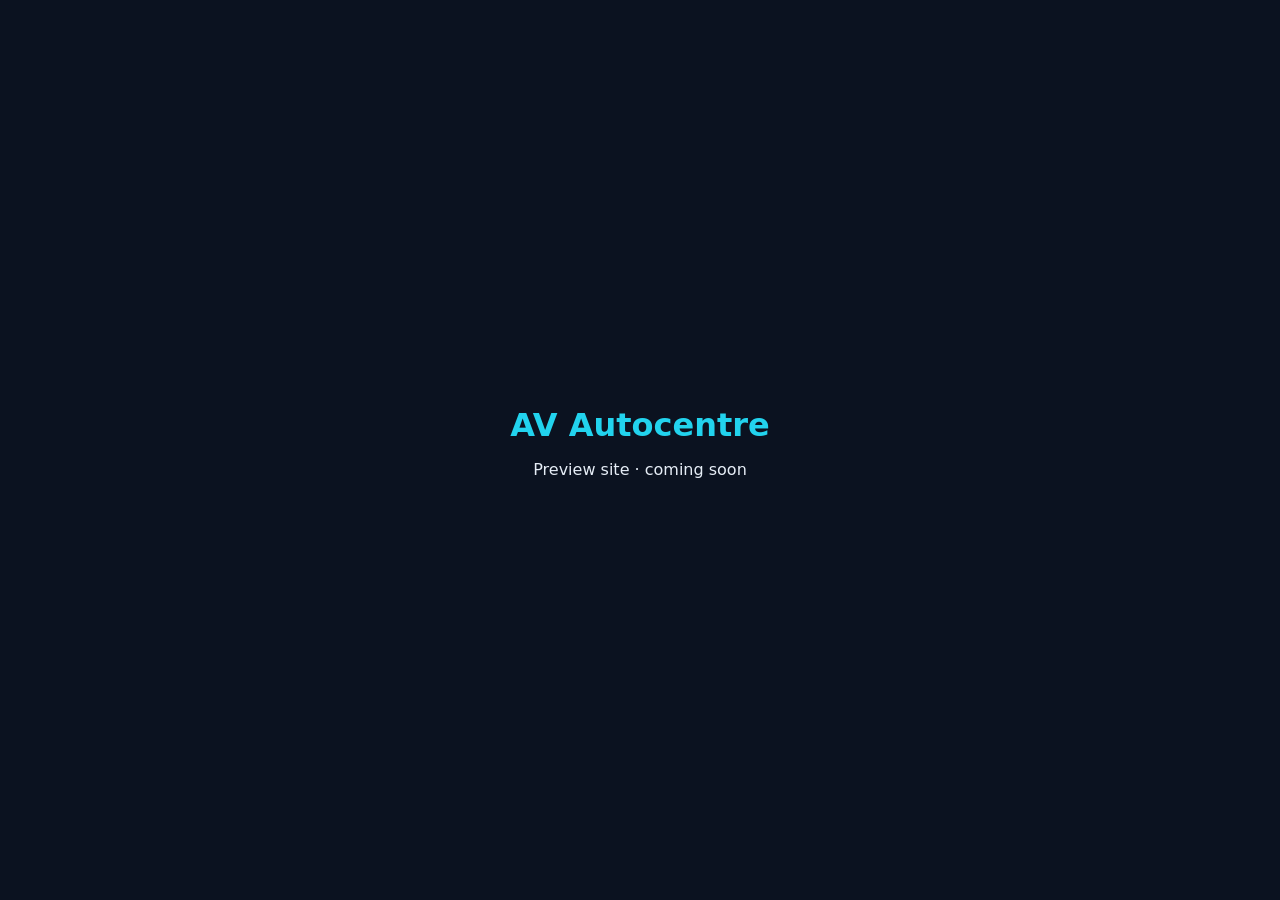
==== av-autocentre/index.html @ 57e20444 "preview: av-autocentre" ====
<!doctype html>
<html lang="en">
<head>
<meta charset="utf-8"><meta name="viewport" content="width=device-width,initial-scale=1">
<title>AV Autocentre</title>
<style>
  body{margin:0;min-height:100vh;display:grid;place-items:center;font-family:system-ui,sans-serif;background:#0b1220;color:#e6edf6}
  main{text-align:center;padding:16px}
  h1{color:#22d3ee;margin:0 0 8px}
</style>
</head>
<body><main><h1>AV Autocentre</h1><p>Preview site · coming soon</p></main></body>
</html>
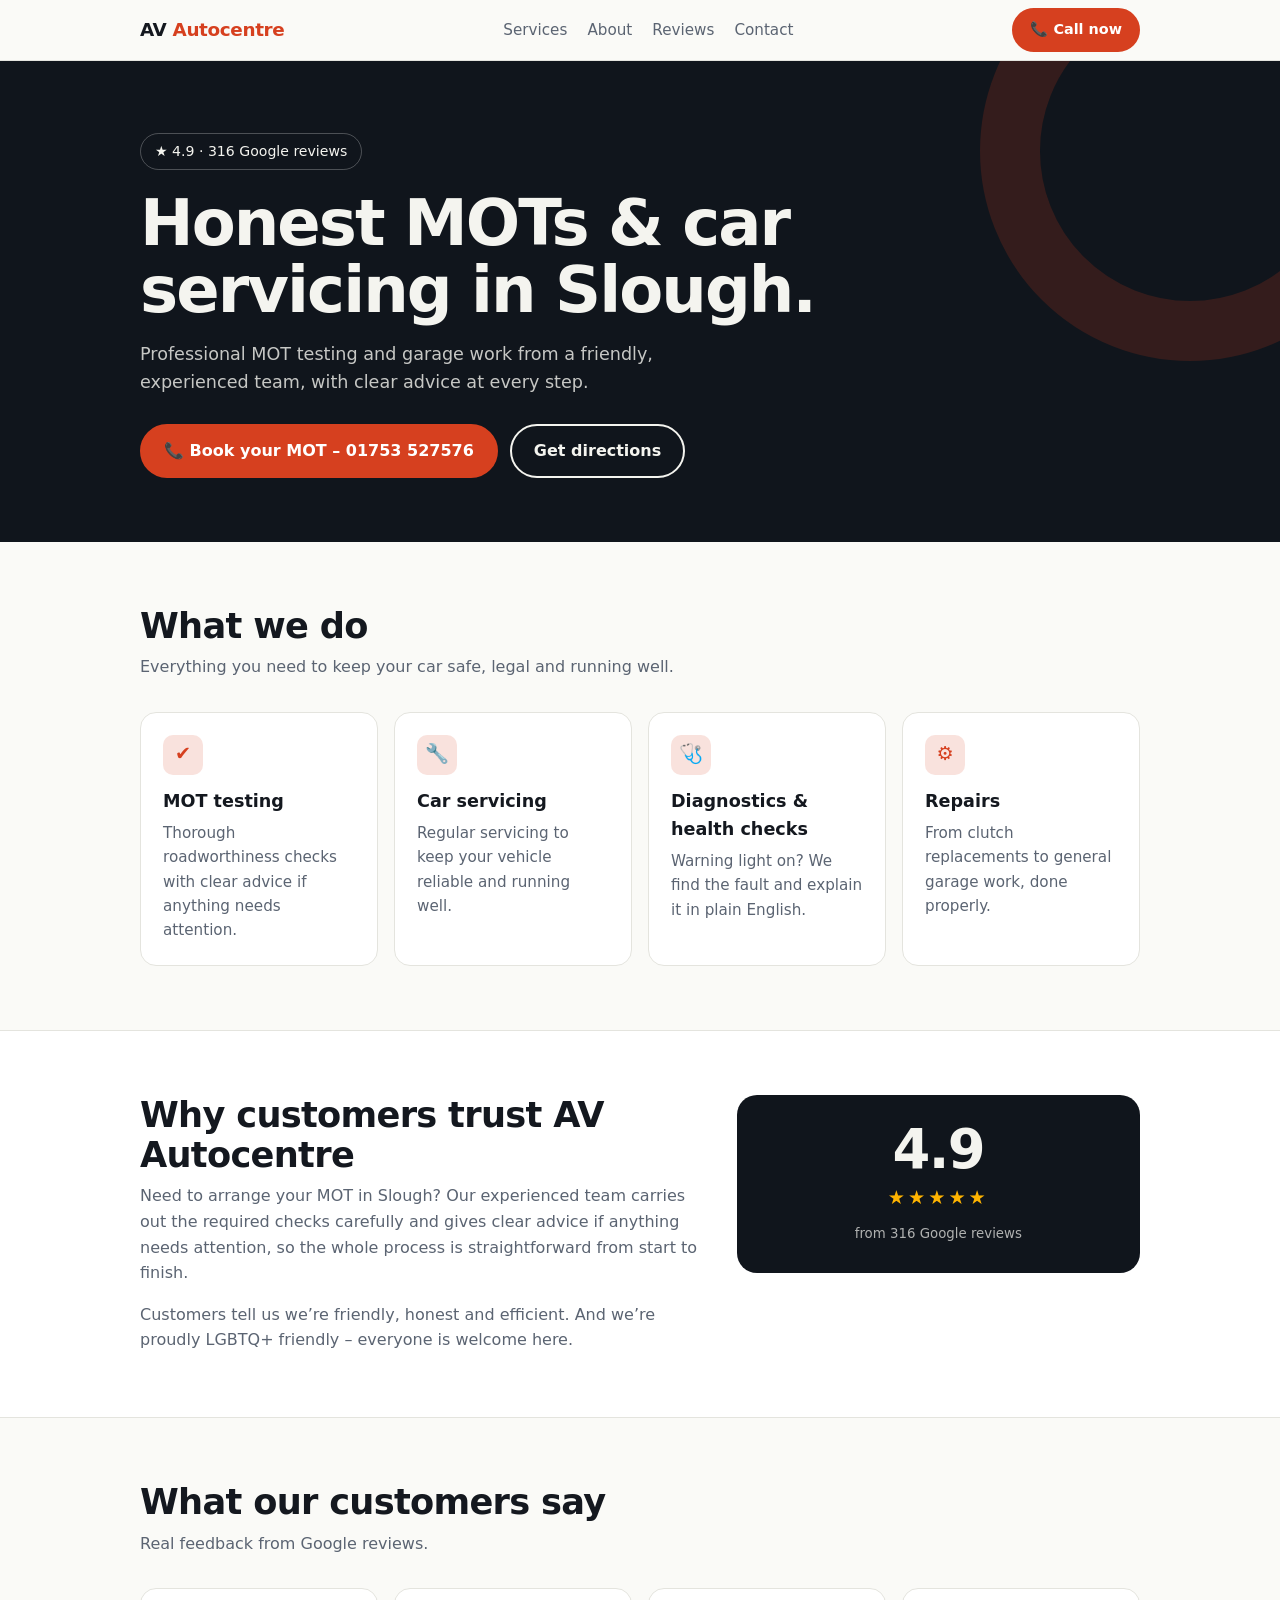
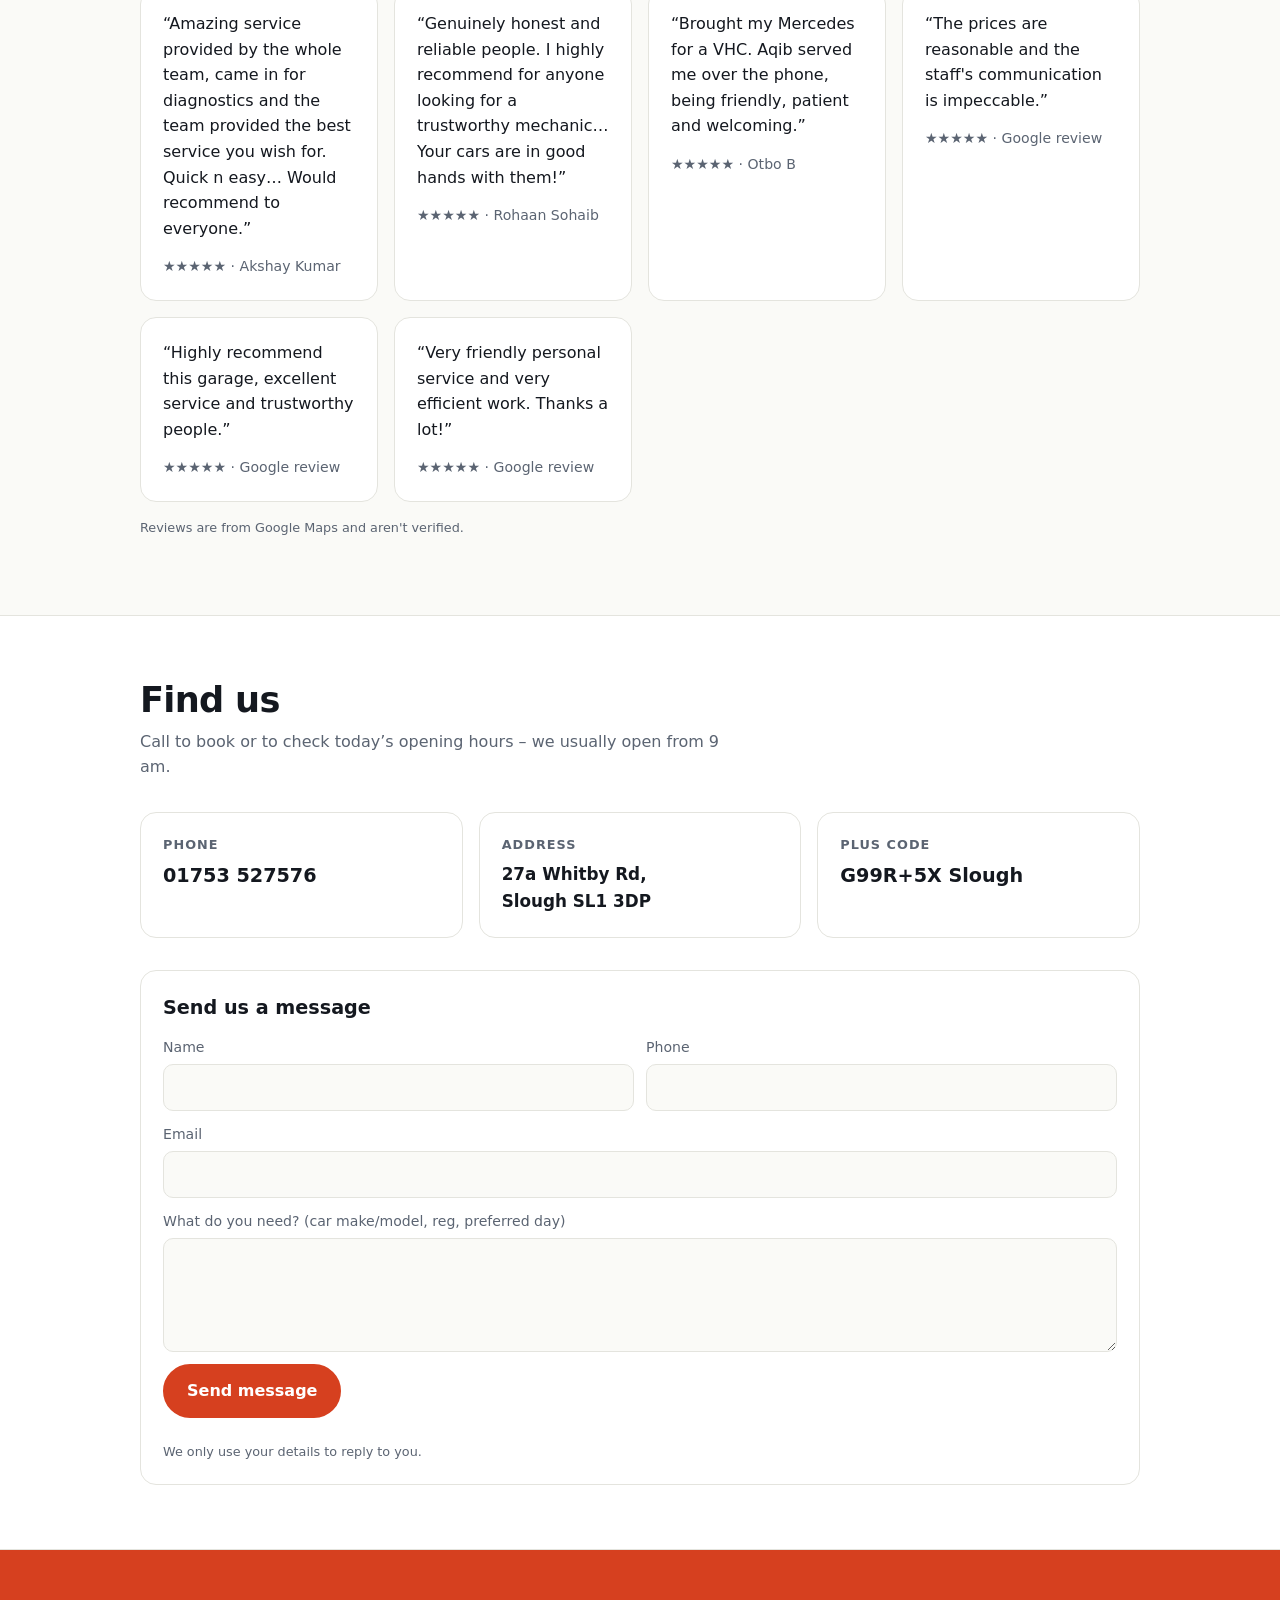
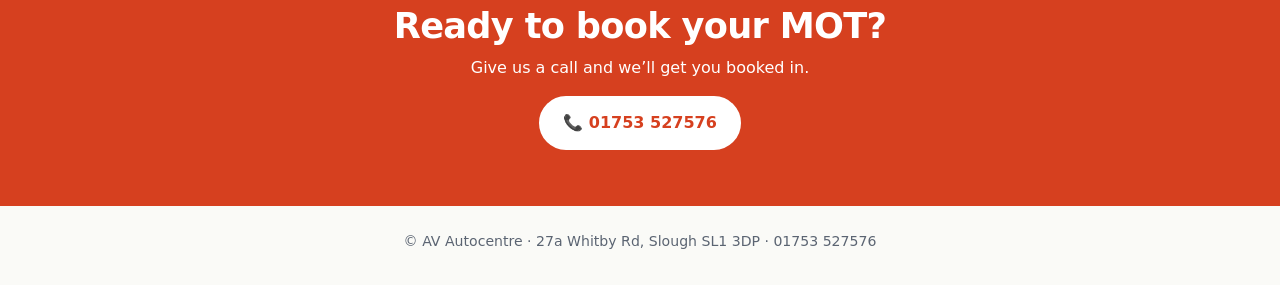
==== commit e014297d: "live: av-autocentre" ====
--- a/av-autocentre/index.html
+++ b/av-autocentre/index.html
@@ -1,13 +1,141 @@
-<!doctype html>
-<html lang="en">
+<!DOCTYPE html>
+<html lang="en-GB">
 <head>
-<meta charset="utf-8"><meta name="viewport" content="width=device-width,initial-scale=1">
-<title>AV Autocentre</title>
+<meta charset="utf-8">
+<meta name="viewport" content="width=device-width, initial-scale=1, viewport-fit=cover">
+<title>AV Autocentre | MOT &amp; Car Servicing in Slough</title>
+<meta name="description" content="AV Autocentre – MOT testing, servicing, diagnostics and repairs in Slough. Rated 4.9 from 316 reviews. Call 01753 527576.">
+<link rel="icon" href="favicon.svg" type="image/svg+xml">
+<meta property="og:title" content="AV Autocentre | MOT &amp; Car Servicing in Slough">
+<meta property="og:description" content="AV Autocentre – MOT testing, servicing, diagnostics and repairs in Slough. Rated 4.9 from 316 reviews. Call 01753 527576.">
+<meta property="og:type" content="website">
+<script type="application/ld+json">
+{"@context":"https://schema.org","@type":"AutoRepair","name":"AV Autocentre","telephone":"+441753527576",
+ "address":{"@type":"PostalAddress","streetAddress":"27a Whitby Rd","addressLocality":"Slough","postalCode":"SL1 3DP","addressCountry":"GB"}}
+</script>
+<link rel="stylesheet" href="style.css">
 <style>
-  body{margin:0;min-height:100vh;display:grid;place-items:center;font-family:system-ui,sans-serif;background:#0b1220;color:#e6edf6}
-  main{text-align:center;padding:16px}
-  h1{color:#22d3ee;margin:0 0 8px}
+/* brand colour — the only styling a site sets itself (the rest is style.css) */
+:root{--accent:#d6401f}
+@media (prefers-color-scheme: dark){:root:not([data-theme="light"]){--accent:#ff6a45}}
+:root[data-theme="dark"]{--accent:#ff6a45}
 </style>
 </head>
-<body><main><h1>AV Autocentre</h1><p>Preview site · coming soon</p></main></body>
+<body>
+
+<header class="nav">
+  <div class="wrap">
+    <a class="logo" href="#top">AV <span>Autocentre</span></a>
+    <nav>
+      <a href="#services">Services</a>
+      <a href="#about">About</a>
+      <a href="#reviews">Reviews</a>
+      <a href="#contact">Contact</a>
+    </nav>
+    <a class="btn sm" href="tel:01753527576">📞 Call now</a>
+  </div>
+</header>
+
+<main id="top">
+  <div class="hero">
+    <div class="wrap">
+      <span class="pill">★ 4.9 · 316 Google reviews</span>
+      <h1>Honest MOTs &amp; car servicing in Slough.</h1>
+      <p>Professional MOT testing and garage work from a friendly, experienced team, with clear advice at every step.</p>
+      <div class="cta">
+        <a class="btn" href="tel:01753527576">📞 Book your MOT – 01753 527576</a>
+        <a class="btn ghost" href="https://www.google.com/maps/search/?api=1&query=27a+Whitby+Rd+Slough+SL1+3DP" target="_blank" rel="noopener">Get directions</a>
+      </div>
+    </div>
+  </div>
+
+  <section id="services">
+    <div class="wrap">
+      <h2>What we do</h2>
+      <p class="lead">Everything you need to keep your car safe, legal and running well.</p>
+      <div class="grid">
+        <div class="card"><div class="icon">✔</div><h3>MOT testing</h3><p>Thorough roadworthiness checks with clear advice if anything needs attention.</p></div>
+        <div class="card"><div class="icon">🔧</div><h3>Car servicing</h3><p>Regular servicing to keep your vehicle reliable and running well.</p></div>
+        <div class="card"><div class="icon">🩺</div><h3>Diagnostics &amp; health checks</h3><p>Warning light on? We find the fault and explain it in plain English.</p></div>
+        <div class="card"><div class="icon">⚙️</div><h3>Repairs</h3><p>From clutch replacements to general garage work, done properly.</p></div>
+      </div>
+    </div>
+  </section>
+
+  <section id="about" class="band">
+    <div class="wrap about">
+      <div>
+        <h2>Why customers trust AV Autocentre</h2>
+        <p class="lead" style="margin-bottom:16px">Need to arrange your MOT in Slough? Our experienced team carries out the required checks carefully and gives clear advice if anything needs attention, so the whole process is straightforward from start to finish.</p>
+        <p class="lead" style="margin:0">Customers tell us we’re friendly, honest and efficient. And we’re proudly LGBTQ+ friendly – everyone is welcome here.</p>
+      </div>
+
+      <div class="rating">
+        <div class="big">4.9</div>
+        <div class="stars" aria-label="5 stars">★★★★★</div>
+        <small>from 316 Google reviews</small>
+      </div>
+    </div>
+  </section>
+
+<section id="reviews" class="reviews">
+    <div class="wrap">
+      <h2>What our customers say</h2>
+      <p class="lead">Real feedback from Google reviews.</p>
+      <div class="grid">
+        <div class="card"><blockquote><p>“Amazing service provided by the whole team, came in for diagnostics and the team provided the best service you wish for. Quick n easy… Would recommend to everyone.”</p></blockquote><div class="who">★★★★★ · Akshay Kumar</div></div>
+        <div class="card"><blockquote><p>“Genuinely honest and reliable people. I highly recommend for anyone looking for a trustworthy mechanic… Your cars are in good hands with them!”</p></blockquote><div class="who">★★★★★ · Rohaan Sohaib</div></div>
+        <div class="card"><blockquote><p>“Brought my Mercedes for a VHC. Aqib served me over the phone, being friendly, patient and welcoming.”</p></blockquote><div class="who">★★★★★ · Otbo B</div></div>
+        <div class="card"><blockquote><p>“The prices are reasonable and the staff's communication is impeccable.”</p></blockquote><div class="who">★★★★★ · Google review</div></div>
+        <div class="card"><blockquote><p>“Highly recommend this garage, excellent service and trustworthy people.”</p></blockquote><div class="who">★★★★★ · Google review</div></div>
+        <div class="card"><blockquote><p>“Very friendly personal service and very efficient work. Thanks a lot!”</p></blockquote><div class="who">★★★★★ · Google review</div></div>
+      </div>
+      <p class="note">Reviews are from Google Maps and aren't verified.</p>
+    </div>
+  </section>
+
+  <section id="contact" class="band">
+    <div class="wrap">
+      <h2>Find us</h2>
+      <p class="lead">Call to book or to check today’s opening hours – we usually open from 9 am.</p>
+      <div class="contact">
+        <div class="card"><strong>Phone</strong><a href="tel:01753527576">01753 527576</a></div>
+        <div class="card"><strong>Address</strong><a href="https://www.google.com/maps/search/?api=1&query=27a+Whitby+Rd+Slough+SL1+3DP" target="_blank" rel="noopener" style="font-size:1.05rem">27a Whitby Rd,<br>Slough SL1 3DP</a></div>
+
+        <div class="card"><strong>Plus code</strong><span style="font-weight:700;font-size:1.2rem">G99R+5X Slough</span></div>
+      </div>
+
+      <form class="enquiry" id="enquiry" action="https://api.web3forms.com/submit" method="POST" data-phone="01753 527576">
+        <h3>Send us a message</h3>
+        <input type="hidden" name="access_key" value="__FORM_KEY__">
+        <input type="hidden" name="subject" value="New enquiry from the AV Autocentre website">
+        <input type="hidden" name="from_name" value="AV Autocentre website">
+        <input type="checkbox" name="botcheck" class="hp" tabindex="-1" autocomplete="off" aria-hidden="true">
+        <label>Name<input name="name" required autocomplete="name"></label>
+        <label>Phone<input name="phone" type="tel" autocomplete="tel"></label>
+        <label class="wide">Email<input name="email" type="email" required autocomplete="email"></label>
+        <label class="wide">What do you need? (car make/model, reg, preferred day)<textarea name="message" rows="4" required></textarea></label>
+        <button class="btn" type="submit">Send message</button>
+        <p class="msg" role="status" aria-live="polite"></p>
+        <small>We only use your details to reply to you.</small>
+      </form>
+    </div>
+  </section>
+
+  <div class="final">
+    <div class="wrap">
+      <h2>Ready to book your MOT?</h2>
+      <p style="margin:0">Give us a call and we’ll get you booked in.</p>
+      <a class="btn" href="tel:01753527576">📞 01753 527576</a>
+    </div>
+  </div>
+</main>
+<dialog class="lb" id="lb" aria-label="Photo"><img alt=""><p></p>
+  <button data-x aria-label="Close">✕</button><button data-go="-1" aria-label="Previous">‹</button><button data-go="1" aria-label="Next">›</button></dialog>
+<script src="site.js" defer></script>
+
+<footer>
+  <div class="wrap">© AV Autocentre · 27a Whitby Rd, Slough SL1 3DP · 01753 527576</div>
+</footer>
+</body>
 </html>
--- a/av-autocentre/style.css
+++ b/av-autocentre/style.css
@@ -0,0 +1,99 @@
+/* local-business template · shared styles. The deploy copies this into a site that has none; the site's
+   index.html overrides only the --accent colours in its own <style>. */
+:root{
+  --bg:#fafaf7; --surface:#ffffff; --text:#14181f; --muted:#5b6472; --line:#e4e4de;
+  --accent:#d6401f; --accent-ink:#ffffff; --dark:#10151c; --dark-ink:#f4f4ef;
+  box-sizing:border-box;
+  padding-top:env(safe-area-inset-top,0px); padding-bottom:env(safe-area-inset-bottom,0px);
+}
+@media (prefers-color-scheme: dark){
+  :root:not([data-theme="light"]){
+    --bg:#0e1218; --surface:#161c25; --text:#eef0f3; --muted:#9aa4b2; --line:#252d39;
+    --accent:#ff6a45; --accent-ink:#14181f; --dark:#070a0e; --dark-ink:#f4f4ef;
+  }
+}
+:root[data-theme="dark"]{
+  --bg:#0e1218; --surface:#161c25; --text:#eef0f3; --muted:#9aa4b2; --line:#252d39;
+  --accent:#ff6a45; --accent-ink:#14181f; --dark:#070a0e; --dark-ink:#f4f4ef;
+}
+*,*::before,*::after{box-sizing:inherit}
+html{scroll-behavior:smooth;scroll-padding-top:70px}
+body{margin:0;background:var(--bg);color:var(--text);font:16px/1.6 system-ui,-apple-system,"Segoe UI",Roboto,Helvetica,Arial,sans-serif}
+a{color:inherit}
+.wrap{max-width:1040px;margin:0 auto;padding:0 20px}
+header.nav{position:sticky;top:0;z-index:10;background:var(--bg);border-bottom:1px solid var(--line)}
+.nav .wrap{display:flex;align-items:center;justify-content:space-between;height:60px;gap:12px}
+.logo{font-weight:800;letter-spacing:-.02em;text-decoration:none;font-size:1.15rem}
+.logo span{color:var(--accent)}
+.nav nav{display:flex;gap:20px;font-size:.95rem}
+.nav nav a{text-decoration:none;color:var(--muted)}
+.nav nav a:hover{color:var(--text)}
+.btn{display:inline-flex;align-items:center;gap:8px;background:var(--accent);color:var(--accent-ink);font-weight:700;text-decoration:none;padding:12px 22px;border-radius:999px;border:2px solid var(--accent)}
+.btn.ghost{background:transparent;color:inherit;border-color:currentColor}
+.btn.sm{padding:8px 16px;font-size:.9rem}
+@media(max-width:640px){.nav nav{display:none}}
+
+.hero{background:var(--dark);color:var(--dark-ink);padding:72px 0 64px;position:relative;overflow:hidden}
+.hero::after{content:"";position:absolute;right:-120px;top:-120px;width:420px;height:420px;border-radius:50%;border:60px solid var(--accent);opacity:.18}
+.hero .wrap{position:relative;z-index:1}
+.pill{display:inline-flex;gap:8px;align-items:center;border:1px solid rgba(255,255,255,.25);border-radius:999px;padding:6px 14px;font-size:.88rem}
+.hero h1{font-size:clamp(2.2rem,6vw,4rem);line-height:1.05;letter-spacing:-.03em;margin:20px 0 16px;max-width:14em}
+.hero p{max-width:34em;color:rgba(244,244,239,.8);font-size:1.1rem;margin:0 0 28px}
+.cta{display:flex;flex-wrap:wrap;gap:12px}
+
+section{padding:64px 0}
+h2{font-size:clamp(1.6rem,3.5vw,2.2rem);letter-spacing:-.02em;margin:0 0 8px;line-height:1.15}
+.lead{color:var(--muted);max-width:38em;margin:0 0 32px}
+.grid{display:grid;gap:16px;grid-template-columns:repeat(auto-fit,minmax(220px,1fr))}
+.card{background:var(--surface);border:1px solid var(--line);border-radius:16px;padding:22px}
+.card h3{margin:0 0 6px;font-size:1.1rem}
+.card p{margin:0;color:var(--muted);font-size:.95rem}
+.icon{width:40px;height:40px;border-radius:10px;background:color-mix(in srgb,var(--accent) 15%,transparent);color:var(--accent);display:grid;place-items:center;font-size:1.2rem;margin-bottom:12px}
+
+.band{background:var(--surface);border-block:1px solid var(--line)}
+.about{display:grid;gap:32px;grid-template-columns:1.4fr 1fr;align-items:start}
+@media(max-width:760px){.about{grid-template-columns:1fr}}
+.rating{background:var(--dark);color:var(--dark-ink);border-radius:20px;padding:28px;text-align:center}
+.rating .big{font-size:3.4rem;font-weight:800;line-height:1;letter-spacing:-.03em}
+.stars{color:#ffb400;letter-spacing:3px;font-size:1.2rem;margin:6px 0}
+.rating small{color:rgba(244,244,239,.7)}
+
+.reviews blockquote{margin:0}
+.reviews .card p{color:var(--text);font-size:1rem}
+.who{margin-top:14px;font-size:.88rem;color:var(--muted)}
+.note{font-size:.8rem;color:var(--muted);margin-top:16px}
+
+.contact{display:grid;gap:16px;grid-template-columns:repeat(auto-fit,minmax(240px,1fr))}
+.contact .card strong{display:block;font-size:.8rem;text-transform:uppercase;letter-spacing:.08em;color:var(--muted);margin-bottom:6px}
+.contact .card a{text-decoration:none;font-weight:700;font-size:1.2rem}
+.enquiry{margin-top:32px;display:grid;gap:12px;grid-template-columns:1fr 1fr;background:var(--surface);border:1px solid var(--line);border-radius:16px;padding:22px}
+.enquiry h3{grid-column:1/-1;margin:0;font-size:1.2rem}
+.enquiry label{display:flex;flex-direction:column;gap:6px;font-size:.88rem;color:var(--muted)}
+.enquiry .wide{grid-column:1/-1}
+.enquiry input,.enquiry textarea{font:inherit;color:var(--text);background:var(--bg);border:1px solid var(--line);border-radius:10px;padding:11px 12px;width:100%}
+.enquiry input:focus,.enquiry textarea:focus{outline:2px solid var(--accent);outline-offset:1px}
+.enquiry button{justify-self:start;cursor:pointer;font:inherit;font-weight:700}
+.enquiry button[disabled]{opacity:.6;cursor:wait}
+.enquiry .hp{position:absolute;left:-9999px}
+.enquiry .msg{grid-column:1/-1;margin:0;font-size:.95rem}
+.enquiry .msg.ok{color:#1a8a4a}.enquiry .msg.err{color:var(--accent)}
+.enquiry small{grid-column:1/-1;color:var(--muted);font-size:.8rem}
+@media(max-width:640px){.enquiry{grid-template-columns:1fr}}
+.gallery{display:grid;gap:12px;grid-template-columns:repeat(auto-fill,minmax(220px,1fr))}
+.gallery a{position:relative;display:block;aspect-ratio:4/3;border-radius:14px;overflow:hidden;background:var(--line)}
+.gallery img{display:block;width:100%;height:100%;object-fit:cover;transition:transform .35s}
+.gallery a:hover img,.gallery a:focus-visible img{transform:scale(1.04)}
+.gallery span{position:absolute;left:0;right:0;bottom:0;padding:24px 12px 10px;font-size:.88rem;color:#fff;background:linear-gradient(transparent,rgba(0,0,0,.65))}
+dialog.lb{border:0;padding:0;background:transparent;max-width:94vw;max-height:94vh;overflow:visible}
+dialog.lb::backdrop{background:rgba(5,8,12,.9)}
+dialog.lb img{display:block;max-width:94vw;max-height:84vh;border-radius:10px;margin:auto}
+dialog.lb p{color:#f4f4ef;text-align:center;margin:10px 0 0}
+dialog.lb button{position:fixed;border:0;border-radius:999px;width:44px;height:44px;font-size:1.4rem;line-height:1;cursor:pointer;background:rgba(255,255,255,.14);color:#fff}
+dialog.lb button:hover{background:rgba(255,255,255,.28)}
+dialog.lb [data-x]{top:14px;right:14px}
+dialog.lb [data-go="-1"]{left:14px;top:50%;transform:translateY(-50%)}
+dialog.lb [data-go="1"]{right:14px;top:50%;transform:translateY(-50%)}
+.final{background:var(--accent);color:var(--accent-ink);text-align:center;padding:56px 0}
+.final h2{margin-bottom:8px}
+.final .btn{background:var(--accent-ink);color:var(--accent);border-color:var(--accent-ink);margin-top:16px}
+footer{padding:24px 0 32px;color:var(--muted);font-size:.88rem;text-align:center}
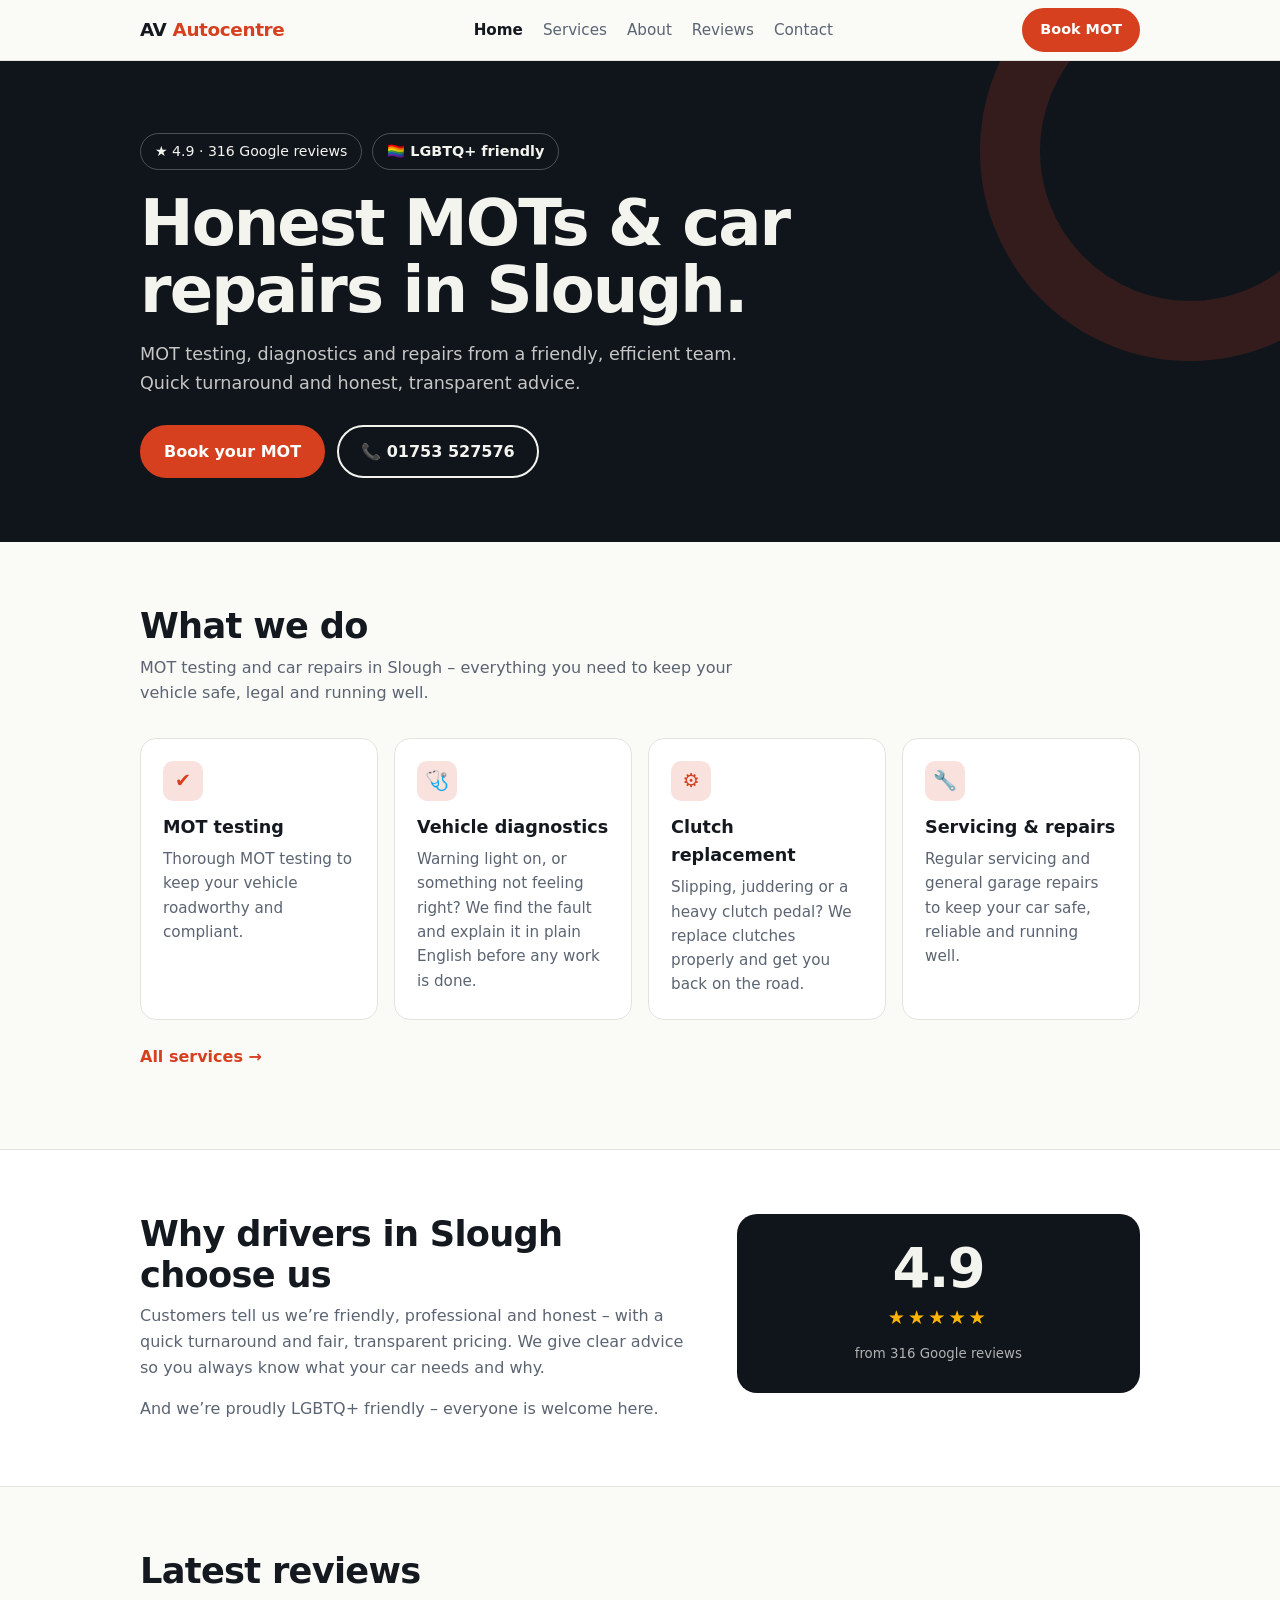
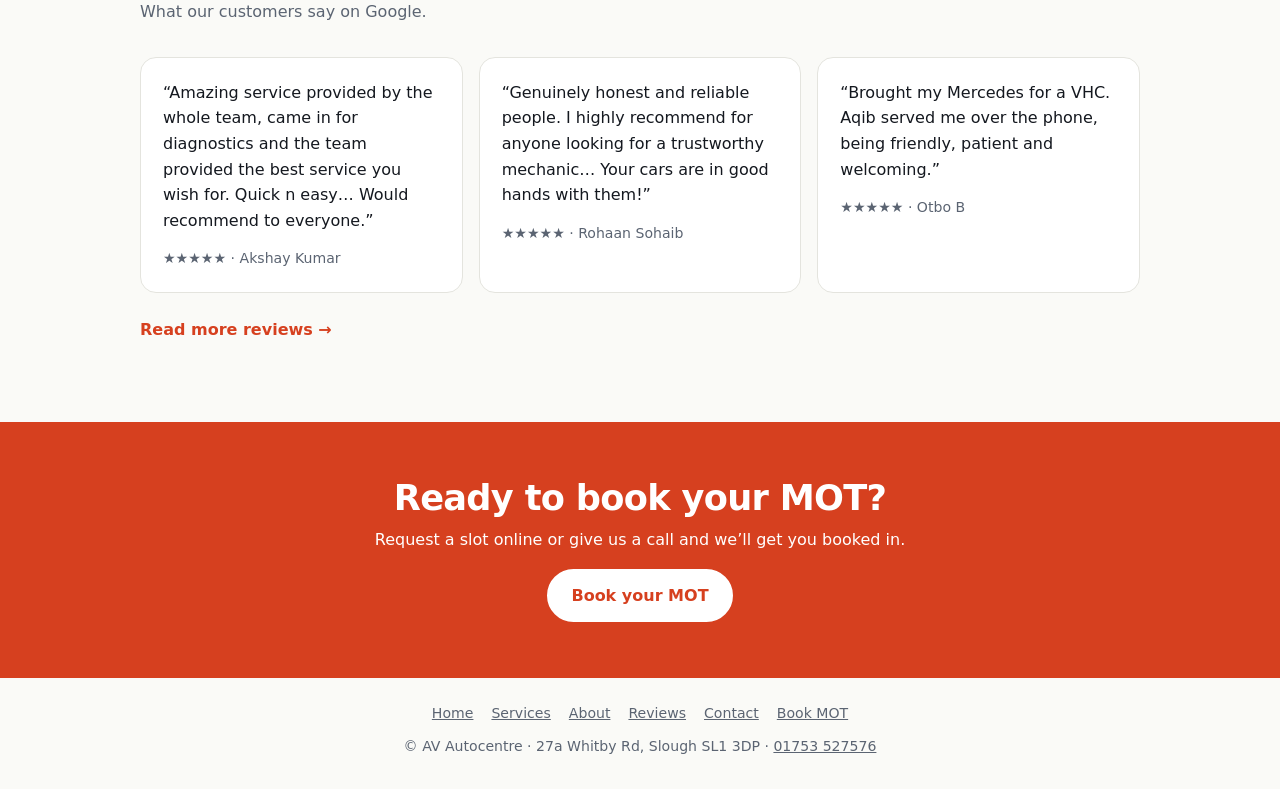
==== commit a88760e3: "live: av-autocentre" ====
--- a/av-autocentre/index.html
+++ b/av-autocentre/index.html
@@ -3,48 +3,42 @@
 <head>
 <meta charset="utf-8">
 <meta name="viewport" content="width=device-width, initial-scale=1, viewport-fit=cover">
-<title>AV Autocentre | MOT &amp; Car Servicing in Slough</title>
-<meta name="description" content="AV Autocentre – MOT testing, servicing, diagnostics and repairs in Slough. Rated 4.9 from 316 reviews. Call 01753 527576.">
+<title>AV Autocentre | MOT &amp; Car Repairs in Slough</title>
+<meta name="description" content="MOT testing, diagnostics, clutch replacement, servicing and car repairs in Slough. Rated 4.9 from 316 Google reviews. Call 01753 527576.">
 <link rel="icon" href="favicon.svg" type="image/svg+xml">
-<meta property="og:title" content="AV Autocentre | MOT &amp; Car Servicing in Slough">
-<meta property="og:description" content="AV Autocentre – MOT testing, servicing, diagnostics and repairs in Slough. Rated 4.9 from 316 reviews. Call 01753 527576.">
+<meta property="og:title" content="AV Autocentre | MOT &amp; Car Repairs in Slough">
+<meta property="og:description" content="MOT testing, diagnostics, clutch replacement, servicing and car repairs in Slough. Rated 4.9 from 316 Google reviews. Call 01753 527576.">
 <meta property="og:type" content="website">
 <script type="application/ld+json">
-{"@context":"https://schema.org","@type":"AutoRepair","name":"AV Autocentre","telephone":"+441753527576",
- "address":{"@type":"PostalAddress","streetAddress":"27a Whitby Rd","addressLocality":"Slough","postalCode":"SL1 3DP","addressCountry":"GB"}}
+{"@context": "https://schema.org", "@type": "AutoRepair", "name": "AV Autocentre", "telephone": "+441753527576", "address": {"@type": "PostalAddress", "streetAddress": "27a Whitby Rd", "addressLocality": "Slough", "postalCode": "SL1 3DP", "addressCountry": "GB"}, "areaServed": "Slough", "aggregateRating": {"@type": "AggregateRating", "ratingValue": "4.9", "reviewCount": "316"}}
 </script>
 <link rel="stylesheet" href="style.css">
-<style>
-/* brand colour — the only styling a site sets itself (the rest is style.css) */
-:root{--accent:#d6401f}
-@media (prefers-color-scheme: dark){:root:not([data-theme="light"]){--accent:#ff6a45}}
-:root[data-theme="dark"]{--accent:#ff6a45}
-</style>
 </head>
 <body>
 
 <header class="nav">
   <div class="wrap">
-    <a class="logo" href="#top">AV <span>Autocentre</span></a>
+    <a class="logo" href="index.html">AV <span>Autocentre</span></a>
     <nav>
-      <a href="#services">Services</a>
-      <a href="#about">About</a>
-      <a href="#reviews">Reviews</a>
-      <a href="#contact">Contact</a>
+      <a href="index.html" aria-current="page">Home</a>
+      <a href="services.html">Services</a>
+      <a href="about.html">About</a>
+      <a href="reviews.html">Reviews</a>
+      <a href="contact.html">Contact</a>
     </nav>
-    <a class="btn sm" href="tel:01753527576">📞 Call now</a>
+    <a class="btn sm" href="book.html">Book MOT</a>
   </div>
 </header>
 
 <main id="top">
   <div class="hero">
     <div class="wrap">
-      <span class="pill">★ 4.9 · 316 Google reviews</span>
-      <h1>Honest MOTs &amp; car servicing in Slough.</h1>
-      <p>Professional MOT testing and garage work from a friendly, experienced team, with clear advice at every step.</p>
+      <div class="pills"><span class="pill">★ 4.9 · 316 Google reviews</span><span class="badge">🏳️‍🌈 LGBTQ+ friendly</span></div>
+      <h1>Honest MOTs &amp; car repairs in Slough.</h1>
+      <p>MOT testing, diagnostics and repairs from a friendly, efficient team. Quick turnaround and honest, transparent advice.</p>
       <div class="cta">
-        <a class="btn" href="tel:01753527576">📞 Book your MOT – 01753 527576</a>
-        <a class="btn ghost" href="https://www.google.com/maps/search/?api=1&query=27a+Whitby+Rd+Slough+SL1+3DP" target="_blank" rel="noopener">Get directions</a>
+        <a class="btn" href="book.html">Book your MOT</a>
+        <a class="btn ghost" href="tel:01753527576">📞 01753 527576</a>
       </div>
     </div>
   </div>
@@ -52,24 +46,24 @@
   <section id="services">
     <div class="wrap">
       <h2>What we do</h2>
-      <p class="lead">Everything you need to keep your car safe, legal and running well.</p>
+      <p class="lead">MOT testing and car repairs in Slough – everything you need to keep your vehicle safe, legal and running well.</p>
       <div class="grid">
-        <div class="card"><div class="icon">✔</div><h3>MOT testing</h3><p>Thorough roadworthiness checks with clear advice if anything needs attention.</p></div>
-        <div class="card"><div class="icon">🔧</div><h3>Car servicing</h3><p>Regular servicing to keep your vehicle reliable and running well.</p></div>
-        <div class="card"><div class="icon">🩺</div><h3>Diagnostics &amp; health checks</h3><p>Warning light on? We find the fault and explain it in plain English.</p></div>
-        <div class="card"><div class="icon">⚙️</div><h3>Repairs</h3><p>From clutch replacements to general garage work, done properly.</p></div>
+        <div class="card"><div class="icon">✔</div><h3>MOT testing</h3><p>Thorough MOT testing to keep your vehicle roadworthy and compliant.</p></div>
+        <div class="card"><div class="icon">🩺</div><h3>Vehicle diagnostics</h3><p>Warning light on, or something not feeling right? We find the fault and explain it in plain English before any work is done.</p></div>
+        <div class="card"><div class="icon">⚙️</div><h3>Clutch replacement</h3><p>Slipping, juddering or a heavy clutch pedal? We replace clutches properly and get you back on the road.</p></div>
+        <div class="card"><div class="icon">🔧</div><h3>Servicing &amp; repairs</h3><p>Regular servicing and general garage repairs to keep your car safe, reliable and running well.</p></div>
       </div>
+      <p class="more"><a href="services.html">All services →</a></p>
     </div>
   </section>
 
-  <section id="about" class="band">
+  <section class="band">
     <div class="wrap about">
       <div>
-        <h2>Why customers trust AV Autocentre</h2>
-        <p class="lead" style="margin-bottom:16px">Need to arrange your MOT in Slough? Our experienced team carries out the required checks carefully and gives clear advice if anything needs attention, so the whole process is straightforward from start to finish.</p>
-        <p class="lead" style="margin:0">Customers tell us we’re friendly, honest and efficient. And we’re proudly LGBTQ+ friendly – everyone is welcome here.</p>
+        <h2>Why drivers in Slough choose us</h2>
+        <p class="lead" style="margin-bottom:16px">Customers tell us we’re friendly, professional and honest – with a quick turnaround and fair, transparent pricing. We give clear advice so you always know what your car needs and why.</p>
+        <p class="lead" style="margin:0">And we’re proudly LGBTQ+ friendly – everyone is welcome here.</p>
       </div>
-
       <div class="rating">
         <div class="big">4.9</div>
         <div class="stars" aria-label="5 stars">★★★★★</div>
@@ -78,64 +72,34 @@
     </div>
   </section>
 
-<section id="reviews" class="reviews">
+  <section class="reviews">
     <div class="wrap">
-      <h2>What our customers say</h2>
-      <p class="lead">Real feedback from Google reviews.</p>
+      <h2>Latest reviews</h2>
+      <p class="lead">What our customers say on Google.</p>
       <div class="grid">
         <div class="card"><blockquote><p>“Amazing service provided by the whole team, came in for diagnostics and the team provided the best service you wish for. Quick n easy… Would recommend to everyone.”</p></blockquote><div class="who">★★★★★ · Akshay Kumar</div></div>
         <div class="card"><blockquote><p>“Genuinely honest and reliable people. I highly recommend for anyone looking for a trustworthy mechanic… Your cars are in good hands with them!”</p></blockquote><div class="who">★★★★★ · Rohaan Sohaib</div></div>
         <div class="card"><blockquote><p>“Brought my Mercedes for a VHC. Aqib served me over the phone, being friendly, patient and welcoming.”</p></blockquote><div class="who">★★★★★ · Otbo B</div></div>
-        <div class="card"><blockquote><p>“The prices are reasonable and the staff's communication is impeccable.”</p></blockquote><div class="who">★★★★★ · Google review</div></div>
-        <div class="card"><blockquote><p>“Highly recommend this garage, excellent service and trustworthy people.”</p></blockquote><div class="who">★★★★★ · Google review</div></div>
-        <div class="card"><blockquote><p>“Very friendly personal service and very efficient work. Thanks a lot!”</p></blockquote><div class="who">★★★★★ · Google review</div></div>
       </div>
-      <p class="note">Reviews are from Google Maps and aren't verified.</p>
-    </div>
-  </section>
-
-  <section id="contact" class="band">
-    <div class="wrap">
-      <h2>Find us</h2>
-      <p class="lead">Call to book or to check today’s opening hours – we usually open from 9 am.</p>
-      <div class="contact">
-        <div class="card"><strong>Phone</strong><a href="tel:01753527576">01753 527576</a></div>
-        <div class="card"><strong>Address</strong><a href="https://www.google.com/maps/search/?api=1&query=27a+Whitby+Rd+Slough+SL1+3DP" target="_blank" rel="noopener" style="font-size:1.05rem">27a Whitby Rd,<br>Slough SL1 3DP</a></div>
-
-        <div class="card"><strong>Plus code</strong><span style="font-weight:700;font-size:1.2rem">G99R+5X Slough</span></div>
-      </div>
-
-      <form class="enquiry" id="enquiry" action="https://api.web3forms.com/submit" method="POST" data-phone="01753 527576">
-        <h3>Send us a message</h3>
-        <input type="hidden" name="access_key" value="__FORM_KEY__">
-        <input type="hidden" name="subject" value="New enquiry from the AV Autocentre website">
-        <input type="hidden" name="from_name" value="AV Autocentre website">
-        <input type="checkbox" name="botcheck" class="hp" tabindex="-1" autocomplete="off" aria-hidden="true">
-        <label>Name<input name="name" required autocomplete="name"></label>
-        <label>Phone<input name="phone" type="tel" autocomplete="tel"></label>
-        <label class="wide">Email<input name="email" type="email" required autocomplete="email"></label>
-        <label class="wide">What do you need? (car make/model, reg, preferred day)<textarea name="message" rows="4" required></textarea></label>
-        <button class="btn" type="submit">Send message</button>
-        <p class="msg" role="status" aria-live="polite"></p>
-        <small>We only use your details to reply to you.</small>
-      </form>
+      <p class="more"><a href="reviews.html">Read more reviews →</a></p>
     </div>
   </section>
 
   <div class="final">
     <div class="wrap">
       <h2>Ready to book your MOT?</h2>
-      <p style="margin:0">Give us a call and we’ll get you booked in.</p>
-      <a class="btn" href="tel:01753527576">📞 01753 527576</a>
+      <p style="margin:0">Request a slot online or give us a call and we’ll get you booked in.</p>
+      <a class="btn" href="book.html">Book your MOT</a>
     </div>
   </div>
 </main>
-<dialog class="lb" id="lb" aria-label="Photo"><img alt=""><p></p>
-  <button data-x aria-label="Close">✕</button><button data-go="-1" aria-label="Previous">‹</button><button data-go="1" aria-label="Next">›</button></dialog>
-<script src="site.js" defer></script>
 
 <footer>
-  <div class="wrap">© AV Autocentre · 27a Whitby Rd, Slough SL1 3DP · 01753 527576</div>
+  <div class="wrap">
+    <nav><a href="index.html">Home</a> <a href="services.html">Services</a> <a href="about.html">About</a> <a href="reviews.html">Reviews</a> <a href="contact.html">Contact</a> <a href="book.html">Book MOT</a></nav>
+    © AV Autocentre · 27a Whitby Rd, Slough SL1 3DP · <a href="tel:01753527576">01753 527576</a>
+  </div>
 </footer>
+<script src="site.js" defer></script>
 </body>
 </html>
--- a/av-autocentre/style.css
+++ b/av-autocentre/style.css
@@ -97,3 +97,32 @@
 .final h2{margin-bottom:8px}
 .final .btn{background:var(--accent-ink);color:var(--accent);border-color:var(--accent-ink);margin-top:16px}
 footer{padding:24px 0 32px;color:var(--muted);font-size:.88rem;text-align:center}
+
+/* ---- AV Autocentre: multi-page additions (this copy is the site's own) ---- */
+.nav nav a[aria-current="page"]{color:var(--text);font-weight:700}
+@media(max-width:640px){
+  .nav .wrap{flex-wrap:wrap;height:auto;padding-top:10px;padding-bottom:10px;row-gap:6px}
+  .nav nav{display:flex;order:3;width:100%;overflow-x:auto;gap:14px;font-size:.88rem;padding-bottom:2px;scrollbar-width:none}
+  .nav nav::-webkit-scrollbar{display:none}
+  .nav nav a{white-space:nowrap}
+}
+.hero.sub{padding:56px 0 48px}
+.hero.sub h1{font-size:clamp(2rem,5vw,3rem)}
+.badge{display:inline-flex;align-items:center;gap:8px;border:1px solid var(--line);background:var(--surface);border-radius:999px;padding:6px 14px;font-size:.9rem;font-weight:600}
+.hero .badge{background:transparent;border-color:rgba(255,255,255,.25);color:inherit}
+.pills{display:flex;flex-wrap:wrap;gap:10px}
+.svc{display:grid;gap:16px}
+.svc .card{display:grid;grid-template-columns:auto 1fr;gap:4px 16px;align-items:start}
+.svc .card .icon{grid-row:span 3;margin:0}
+.svc .card p{max-width:46em}
+.price{font-size:.9rem;font-weight:700;color:var(--accent);margin-top:6px}
+.more{margin-top:24px}
+.more a{font-weight:700;color:var(--accent);text-decoration:none}
+.map{width:100%;height:340px;border:0;border-radius:16px;margin-top:24px;background:var(--line)}
+.enquiry select{font:inherit;color:var(--text);background:var(--bg);border:1px solid var(--line);border-radius:10px;padding:11px 12px;width:100%}
+.enquiry select:focus{outline:2px solid var(--accent);outline-offset:1px}
+.steps{counter-reset:s;list-style:none;padding:0;margin:0 0 8px;display:grid;gap:10px}
+.steps li{counter-increment:s;display:flex;gap:12px;align-items:baseline;color:var(--muted)}
+.steps li::before{content:counter(s);flex:0 0 26px;height:26px;border-radius:50%;background:var(--accent);color:var(--accent-ink);display:grid;place-items:center;font-weight:700;font-size:.85rem}
+footer nav{display:flex;flex-wrap:wrap;justify-content:center;gap:6px 18px;margin-bottom:10px}
+footer nav a{color:var(--muted)}
